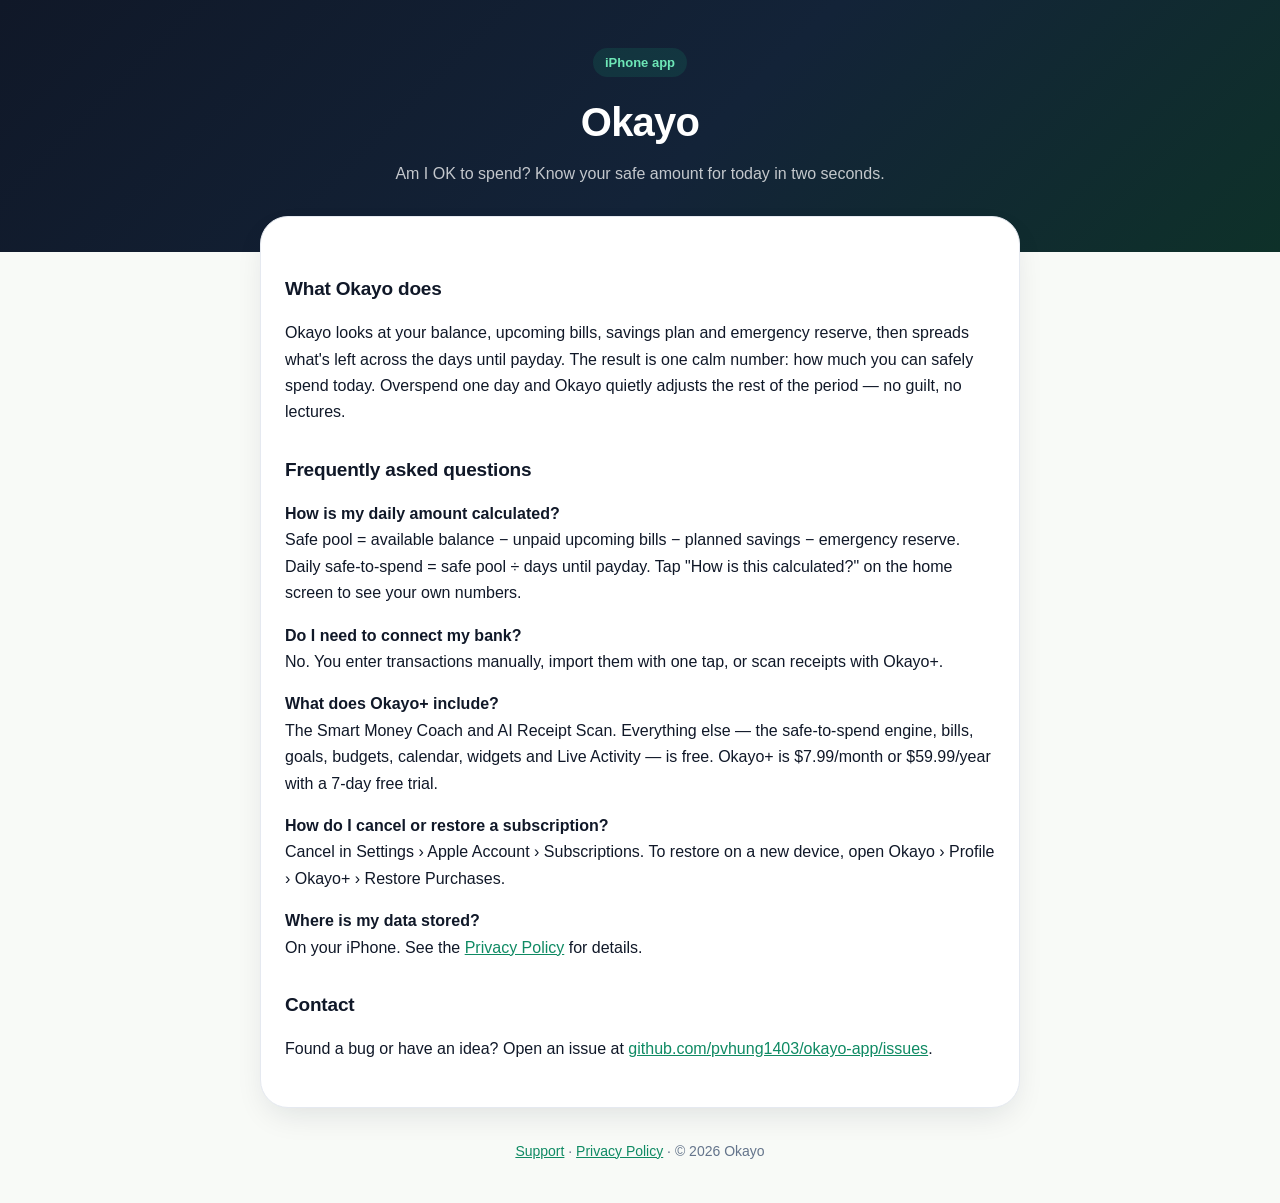
==== index.html @ 44b13521 "Add Okayo support and privacy policy pages" ====
<!doctype html>
<html lang="en">
<head>
  <meta charset="utf-8">
  <meta name="viewport" content="width=device-width, initial-scale=1">
  <title>Okayo — Support</title>
  <meta name="description" content="Okayo: Am I OK to Spend? — know how much you can safely spend today. Help, FAQ and contact.">
  <link rel="stylesheet" href="style.css">
</head>
<body>
  <header class="hero">
    <span class="pill">iPhone app</span>
    <h1>Okayo</h1>
    <p>Am I OK to spend? Know your safe amount for today in two seconds.</p>
  </header>

  <main class="card">
    <h2>What Okayo does</h2>
    <p>Okayo looks at your balance, upcoming bills, savings plan and emergency reserve, then spreads what's left across the days until payday. The result is one calm number: how much you can safely spend today. Overspend one day and Okayo quietly adjusts the rest of the period — no guilt, no lectures.</p>

    <h2>Frequently asked questions</h2>
    <p><strong>How is my daily amount calculated?</strong><br>
    Safe pool = available balance − unpaid upcoming bills − planned savings − emergency reserve. Daily safe-to-spend = safe pool ÷ days until payday. Tap "How is this calculated?" on the home screen to see your own numbers.</p>

    <p><strong>Do I need to connect my bank?</strong><br>
    No. You enter transactions manually, import them with one tap, or scan receipts with Okayo+.</p>

    <p><strong>What does Okayo+ include?</strong><br>
    The Smart Money Coach and AI Receipt Scan. Everything else — the safe-to-spend engine, bills, goals, budgets, calendar, widgets and Live Activity — is free. Okayo+ is $7.99/month or $59.99/year with a 7-day free trial.</p>

    <p><strong>How do I cancel or restore a subscription?</strong><br>
    Cancel in Settings › Apple Account › Subscriptions. To restore on a new device, open Okayo › Profile › Okayo+ › Restore Purchases.</p>

    <p><strong>Where is my data stored?</strong><br>
    On your iPhone. See the <a href="privacy.html">Privacy Policy</a> for details.</p>

    <h2>Contact</h2>
    <p>Found a bug or have an idea? Open an issue at <a href="https://github.com/pvhung1403/okayo-app/issues">github.com/pvhung1403/okayo-app/issues</a>.</p>
  </main>

  <footer class="muted"><a href="./">Support</a> · <a href="privacy.html">Privacy Policy</a> · © 2026 Okayo</footer>
</body>
</html>
---- style.css ----
:root {
  --bg: #F8FAF7;
  --surface: #FFFFFF;
  --text: #101828;
  --muted: #64748B;
  --border: #E5E9F0;
  --emerald: #16A879;
  --emerald-text: #0F8A63;
  --hero: linear-gradient(135deg, #101828 0%, #132338 55%, #0E3129 100%);
}
@media (prefers-color-scheme: dark) {
  :root {
    --bg: #0A0F1C;
    --surface: #111827;
    --text: #F1F5F9;
    --muted: #94A3B8;
    --border: #1F2937;
    --emerald-text: #34D399;
  }
}
* { box-sizing: border-box; }
body {
  margin: 0;
  background: var(--bg);
  color: var(--text);
  font: 16px/1.65 -apple-system, BlinkMacSystemFont, "SF Pro Text", "Segoe UI", Roboto, sans-serif;
  -webkit-font-smoothing: antialiased;
}
a { color: var(--emerald-text); }
.hero {
  background: var(--hero);
  color: #fff;
  padding: 48px 20px 64px;
  text-align: center;
}
.hero h1 { font-size: clamp(28px, 6vw, 40px); margin: 12px 0 6px; letter-spacing: -0.02em; }
.hero p { margin: 0; color: rgba(255,255,255,.75); }
.brand { color: #6EE7B7; font-weight: 800; text-decoration: none; letter-spacing: .02em; }
.logo { margin-right: 4px; }
.card {
  max-width: 760px;
  margin: -36px auto 24px;
  background: var(--surface);
  border: 1px solid var(--border);
  border-radius: 28px;
  padding: 28px 24px;
  box-shadow: 0 12px 32px -8px rgba(16,24,40,.12);
}
@media (max-width: 600px) { .card { margin: -36px 16px 24px; padding: 22px 18px; } }
h2 { font-size: 19px; margin: 28px 0 8px; letter-spacing: -0.01em; }
ul { padding-left: 20px; }
li { margin: 4px 0; }
.muted { color: var(--muted); }
.hero .muted { color: rgba(255,255,255,.7); }
.pill {
  display: inline-block;
  padding: 4px 12px;
  border-radius: 999px;
  background: rgba(22,168,121,.15);
  color: #6EE7B7;
  font-size: 13px;
  font-weight: 700;
}
footer { text-align: center; padding: 8px 20px 40px; font-size: 14px; }
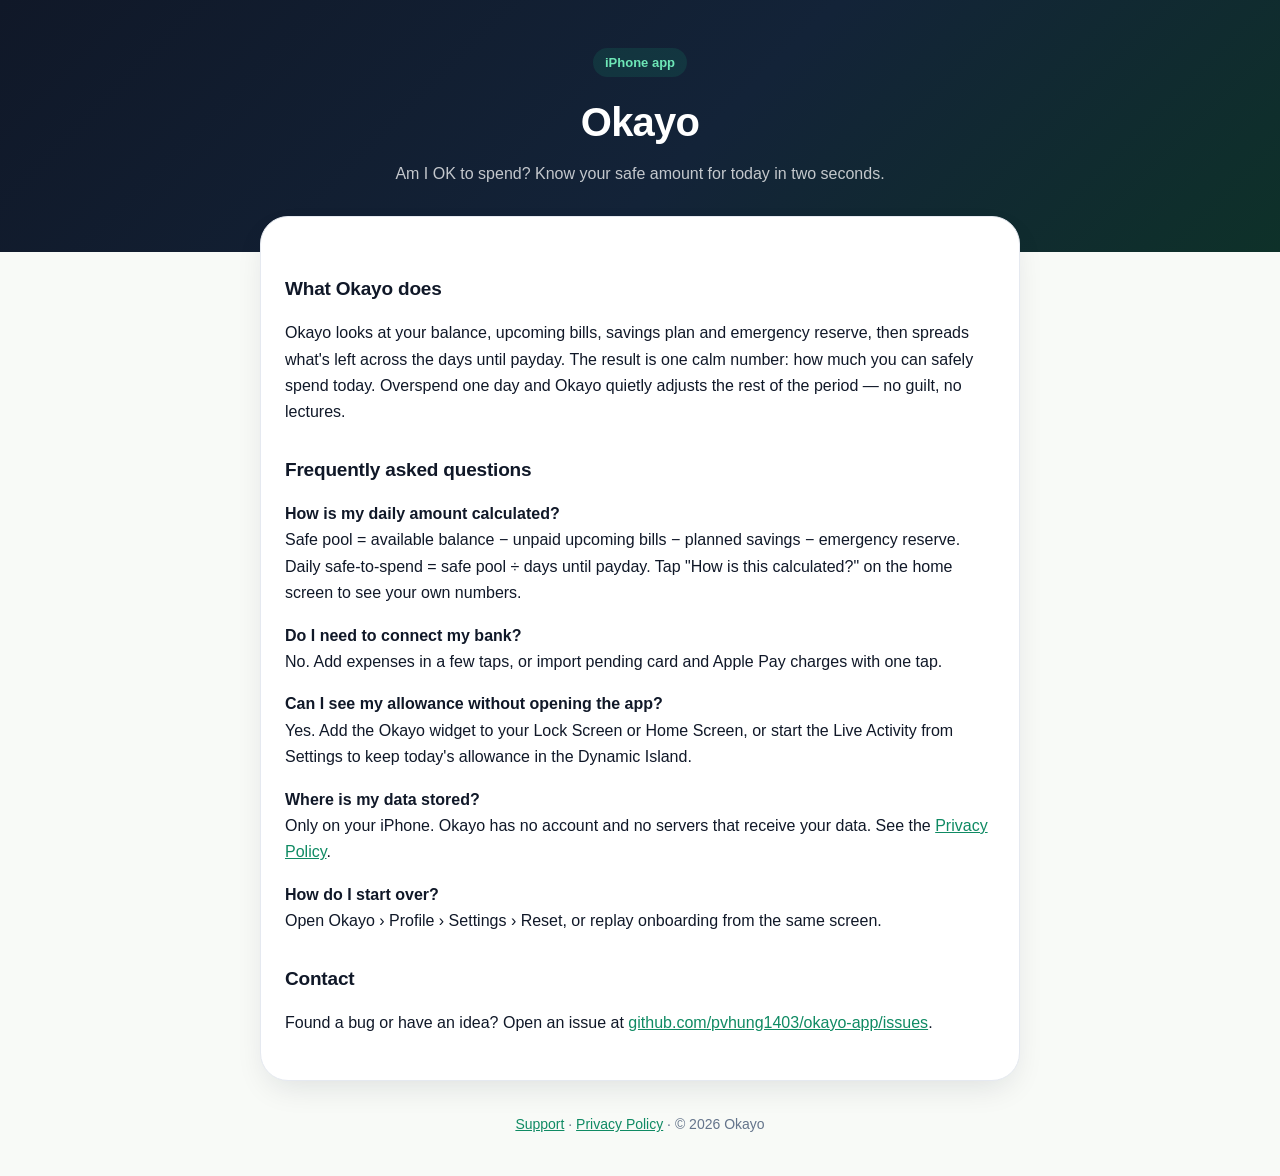
==== commit 52cd548a: "Remove AI features from support and privacy pages; data never leaves the device" ====
--- a/index.html
+++ b/index.html
@@ -23,16 +23,16 @@
     Safe pool = available balance − unpaid upcoming bills − planned savings − emergency reserve. Daily safe-to-spend = safe pool ÷ days until payday. Tap "How is this calculated?" on the home screen to see your own numbers.</p>
 
     <p><strong>Do I need to connect my bank?</strong><br>
-    No. You enter transactions manually, import them with one tap, or scan receipts with Okayo+.</p>
+    No. Add expenses in a few taps, or import pending card and Apple Pay charges with one tap.</p>
 
-    <p><strong>What does Okayo+ include?</strong><br>
-    The Smart Money Coach and AI Receipt Scan. Everything else — the safe-to-spend engine, bills, goals, budgets, calendar, widgets and Live Activity — is free. Okayo+ is $7.99/month or $59.99/year with a 7-day free trial.</p>
-
-    <p><strong>How do I cancel or restore a subscription?</strong><br>
-    Cancel in Settings › Apple Account › Subscriptions. To restore on a new device, open Okayo › Profile › Okayo+ › Restore Purchases.</p>
+    <p><strong>Can I see my allowance without opening the app?</strong><br>
+    Yes. Add the Okayo widget to your Lock Screen or Home Screen, or start the Live Activity from Settings to keep today's allowance in the Dynamic Island.</p>
 
     <p><strong>Where is my data stored?</strong><br>
-    On your iPhone. See the <a href="privacy.html">Privacy Policy</a> for details.</p>
+    Only on your iPhone. Okayo has no account and no servers that receive your data. See the <a href="privacy.html">Privacy Policy</a>.</p>
+
+    <p><strong>How do I start over?</strong><br>
+    Open Okayo › Profile › Settings › Reset, or replay onboarding from the same screen.</p>
 
     <h2>Contact</h2>
     <p>Found a bug or have an idea? Open an issue at <a href="https://github.com/pvhung1403/okayo-app/issues">github.com/pvhung1403/okayo-app/issues</a>.</p>
